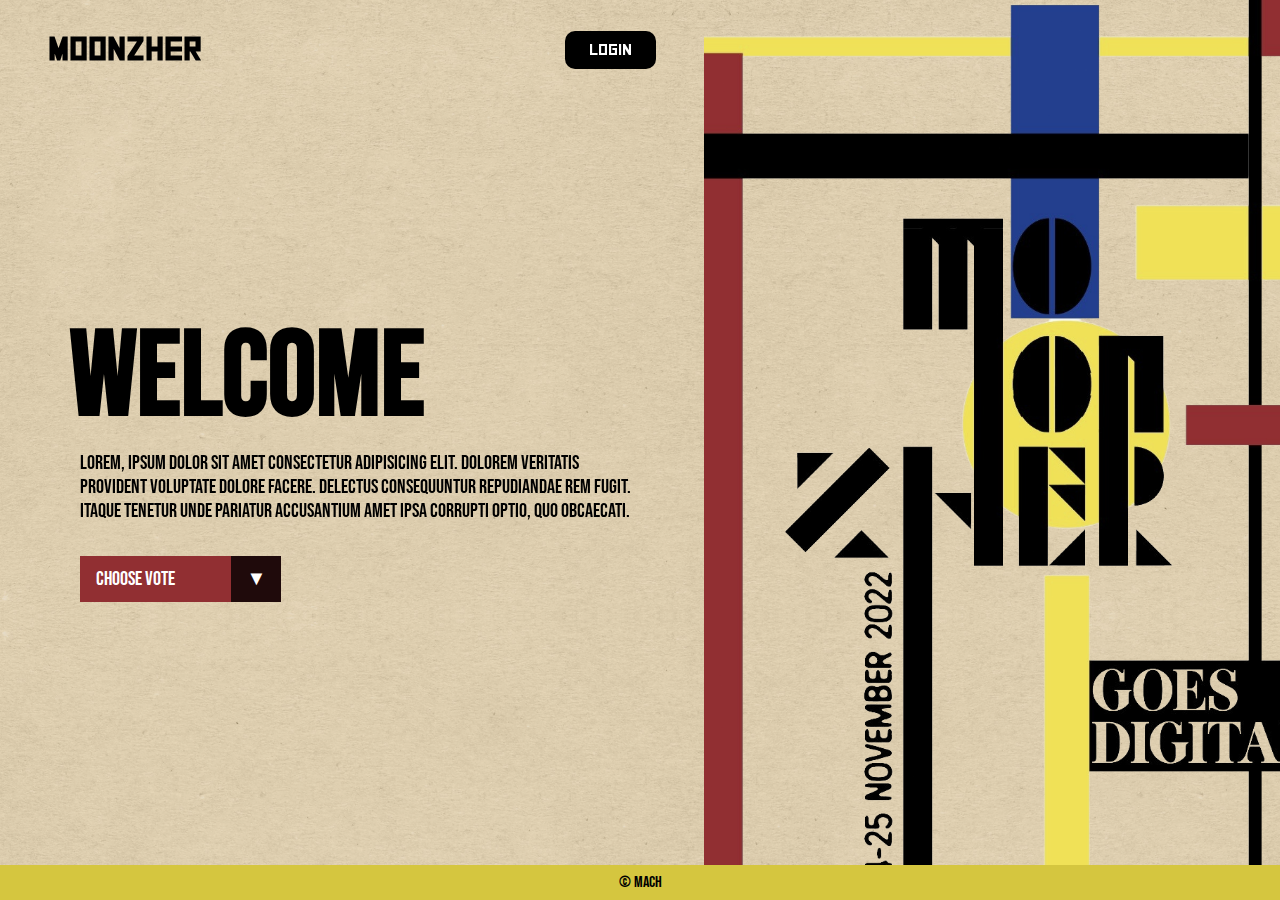
==== index.html @ 72b23bb1 "Final" ====
<!DOCTYPE html>
<html lang="en">
  <head>
    <meta charset="UTF-8" />
    <meta http-equiv="X-UA-Compatible" content="IE=edge" />
    <meta name="viewport" content="width=device-width, initial-scale=1.0" />
    <title>Document</title>
    <link rel="stylesheet" href="dibarco.css" />
  </head>
  <body>
    <div class="content">
      <div class="navbar">
        <div class="logo">
          moonzher
        </div>
        <div id="login-info" style="position: relative">
          <a href="/login.html" class="account">Login</a>
        </div>
      </div>
      <div class="headline">
        <h1>Welcome</h1>
        <p>
          Lorem, ipsum dolor sit amet consectetur adipisicing elit. Dolorem
          veritatis provident voluptate dolore facere. Delectus consequuntur
          repudiandae rem fugit. Itaque tenetur unde pariatur accusantium amet
          ipsa corrupti optio, quo obcaecati.
        </p>
        <div class="has-dropdown">
          <div class="big-button" id="action">
            <div class="left">Choose Vote</div>
            <div class="right">&#x25BC;</div>
          </div>
          <div class="dropdown" id="dd1">
            <div class="dropdown-item">Voting Osis</div>
            <div class="dropdown-item">Voting MPK</div>
          </div>
        </div>
      </div>
      <div class="decorate"></div>
    </div>
    <div class="art"></div>
    <div class="footer">&copy; MACH</div>
    <script>
      document.querySelector(".logo").addEventListener("click", (e) => {
        window.location = "/";
      })
      const height = document.querySelector('#dd1').offsetHeight;
      document
        .querySelector('#dd1')
        .style.setProperty('--height', `${height}px`);
      document.querySelector('#dd1').style.setProperty('max-height', 0);
      document.querySelector('#action').addEventListener('click', (e) => {
        if (e.currentTarget.contains(e.target))
          document.querySelector('#dd1').classList.toggle('active');
        e.currentTarget.classList.toggle('active');
      });

      const token = localStorage.getItem("token");
      const displayName = localStorage.getItem("displayName");
      if (token && displayName) {
        document.querySelector("#login-info").innerHTML = `
          <div class="account">${displayName}</div>
          <div id="logout" class="account logout">Logout</div>
        `;

        document.querySelector("#logout").addEventListener("click", () => {
          localStorage.removeItem("token");
          localStorage.removeItem("displayName");
          window.location.reload();
        });
      }
    </script>
  </body>
</html>
---- dibarco.css ----
@import url('https://fonts.googleapis.com/css2?family=Bebas+Neue&display=swap');
body {
  margin: 0;
  padding: 0;
  position: relative;
  overflow: hidden;
  background: #e5d5b4;
  background-size: cover;
  height: 100vh;
  display: grid;
  grid-template-columns: 1fr min(750px, 45vw);
  align-items: center;
}
body::after {
  content: '';
  display: block;
  position: fixed;
  inset: 0;
  width: 100%;
  background-image: url(bg.jpg);
  background-size: cover;
  background-repeat: no-repeat;
  filter: brightness(90%);
  opacity: 0.6;
  z-index: -2;
}
@font-face {
  font-family: bauhaus;
  src: url(Square.woff);
}

.navbar {
  height: 50px;
  display: flex;
  align-items: center;
  justify-content: space-between;
  padding-inline: 3rem;
  padding-block: 25px;
  position: absolute;
  inset: 0 0 auto 0;
  z-index: 10;
}
.account {
  padding: 0.7rem 1.5rem;
  background-color: black;
  color: white;
  font-family: bauhaus;
  border-radius: 10px;
  cursor: pointer;
  text-decoration: none;
}
.logo {
  font-family: bauhaus;
  font-weight: bold;
  font-size: 2rem;
  text-transform: uppercase;
  display: flex;
  gap: 1rem;
  align-items: center;
  cursor: pointer;
}

.art {
  width: 100%;
  height: 100%;
  background: url(WhatsApp_Image_2022-11-10_at_18.32.07-removebg.png);
  background-repeat: no-repeat;
  background-size: cover;
  filter: saturate(60%);
}
@media (max-width: 1919px) {
  .decorate{
    display: none;
  }
}
.content {
  position: relative;
  width: 100%;
  height: 100%;
  display: flex;
  align-items: center;
  justify-content: center;
}
.headline {
  width: 80%;
  font-size: 20px;
  display: flex;
  flex-direction: column;
  gap: 0.8rem;
}
.headline > h1 {
  font-family: 'Bebas Neue';
  font-size: 6em;
  line-height: 0;
}
.headline > p {
  font-family: 'Bebas Neue';
  margin-top: -20px;
  margin-left: 10px;
}
.footer {
  position: absolute;
  inset: auto 0 0 0;
  width: 100%;
  background-color: hsl(54, 64%, 54%);
  display: grid;
  place-items: center;
  font-family: 'Bebas Neue';
  padding-block: 0.5rem;
}
.button {
  font-size: 0.9rem;
  background-color: hsl(358, 51%, 38%);
  padding: 0.7rem 1.2rem;
  color: white;
  font-family: bauhaus;
}
.logout {
  position: absolute;
  inset: auto 0 auto 0;
  text-align: center;
  margin-top: 0;
  background-color: hsl(358, 51%, 38%);
  opacity: 0;
  transition: margin-top 500ms ease-in-out, opacity 200ms ease-in-out;
  
}
.account:hover + .logout,
.logout:hover {
  opacity: 1;
  margin-top: 10px;
}
.big-button {
  width: 30%;
  margin-left: 10px;
  background-color: #912f32;
  padding: 0.7rem 1rem;
  cursor: pointer;
  color: white;
  font-family: 'Bebas Neue';
  position: relative;
}
.dropdown {
  width: calc(30% + 32px);
  margin-left: 10px;
  background-color: hsl(358, 51%, 28%);
  position: absolute;
  overflow: hidden;
  transition: max-height 0.15s ease-in-out;
}
.dropdown.active {
  max-height: var(--height) !important;
}
.dropdown-item {
  color: rgb(224, 224, 224);
  font-family: 'Bebas Neue';
  padding: 1rem 1.7rem;
  cursor: pointer;
  transition: 400ms ease-in-out;
}
.dropdown-item:hover {
  background-color: rgba(0, 0, 0, 0.256);
  color: white;
}
.dropdown-item:not(:last-child) {
  border-bottom: 1px solid black;
}
.has-dropdown {
  width: 100%;
  height: 100%;
  position: relative;
}
.right {
  background-color: hsl(358, 51%, 8%);
  position: absolute;
  inset: 0 0 0 auto;
  width: 50px;
  display: grid;
  place-items: center;
  cursor: pointer;
}
.navs {
  font-family: 'Bebas Neue';
  display: flex;
  gap: 1rem;
  font-size: 1.5rem;
  background: #d4b636;
  padding: 0.3rem 1rem;
  position: relative;
  clip-path: circle(0% at 0% 50%);
  transition: 500ms ease-in-out;
}
.nav {
  cursor: pointer;
  position: relative;
}
.nav::after {
  content: '';
  display: block;
  position: absolute;
  inset: auto 0 0 0;
  background-color: black;
  height: 3px;
  width: 0;
  transition: 500ms ease-in-out;
}
.nav:hover::after {
  width: 100%;
}
.navs::after {
  content: '';
  display: block;
  position: absolute;
  width: 10px;
  aspect-ratio: 1/1;
  inset: 50% auto auto -5%;
  background: #d4b636;
  transform: translateY(-50%) rotate(45deg);
}
.button:hover + .navs,
.navs:hover {
  clip-path: circle(150% at 0% 50%);
}
.big-button.active > .right {
  transform: rotate(180deg);
}
.decorate{
    position: absolute;
    inset: auto 0 -1% 0;
    height: 180px;
    background-image: url(Tak\ berjudul150_20221117154130.png);
    background-size: contain;
    z-index: -1;
}
#dd1{
  box-sizing: border-box;
}
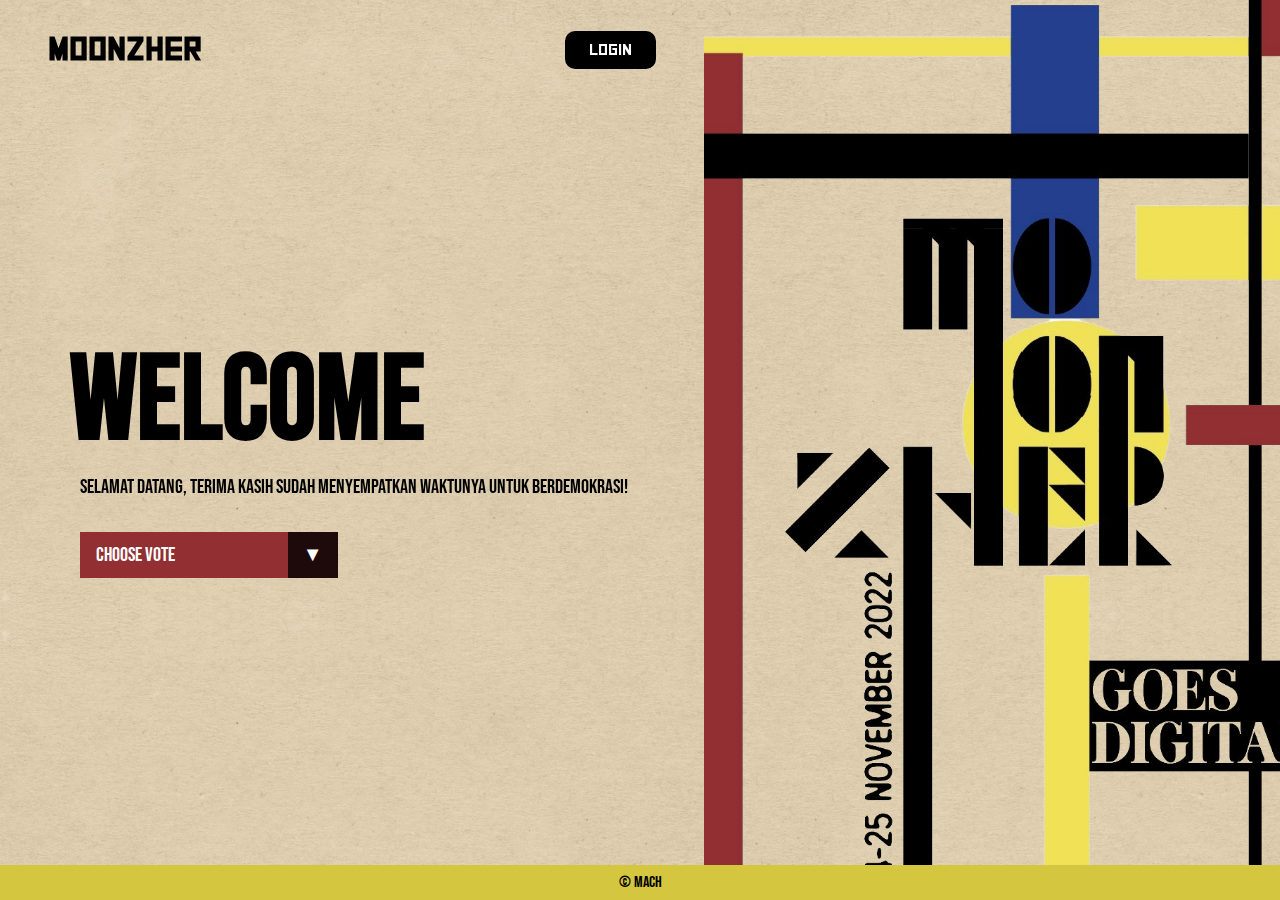
==== commit 9096ff01: "ay" ====
--- a/index.html
+++ b/index.html
@@ -20,10 +20,7 @@
       <div class="headline">
         <h1>Welcome</h1>
         <p>
-          Lorem, ipsum dolor sit amet consectetur adipisicing elit. Dolorem
-          veritatis provident voluptate dolore facere. Delectus consequuntur
-          repudiandae rem fugit. Itaque tenetur unde pariatur accusantium amet
-          ipsa corrupti optio, quo obcaecati.
+          Selamat datang, terima kasih sudah menyempatkan waktunya untuk berdemokrasi!
         </p>
         <div class="has-dropdown">
           <div class="big-button" id="action">
@@ -31,7 +28,6 @@
             <div class="right">&#x25BC;</div>
           </div>
           <div class="dropdown" id="dd1">
-            <div class="dropdown-item">Voting Osis</div>
             <div class="dropdown-item">Voting MPK</div>
           </div>
         </div>
--- a/dibarco.css
+++ b/dibarco.css
@@ -131,7 +131,7 @@
   margin-top: 10px;
 }
 .big-button {
-  width: 30%;
+  width: 40%;
   margin-left: 10px;
   background-color: #912f32;
   padding: 0.7rem 1rem;
@@ -141,12 +141,20 @@
   position: relative;
 }
 .dropdown {
-  width: calc(30% + 32px);
+  width: calc(40% + 32px);
   margin-left: 10px;
   background-color: hsl(358, 51%, 28%);
   position: absolute;
   overflow: hidden;
   transition: max-height 0.15s ease-in-out;
+}
+@media (min-width: 1600px) {
+  .big-button{
+    width: 30%;
+  }
+  .dropdown{
+    width: calc(30% + 32px);
+  }
 }
 .dropdown.active {
   max-height: var(--height) !important;
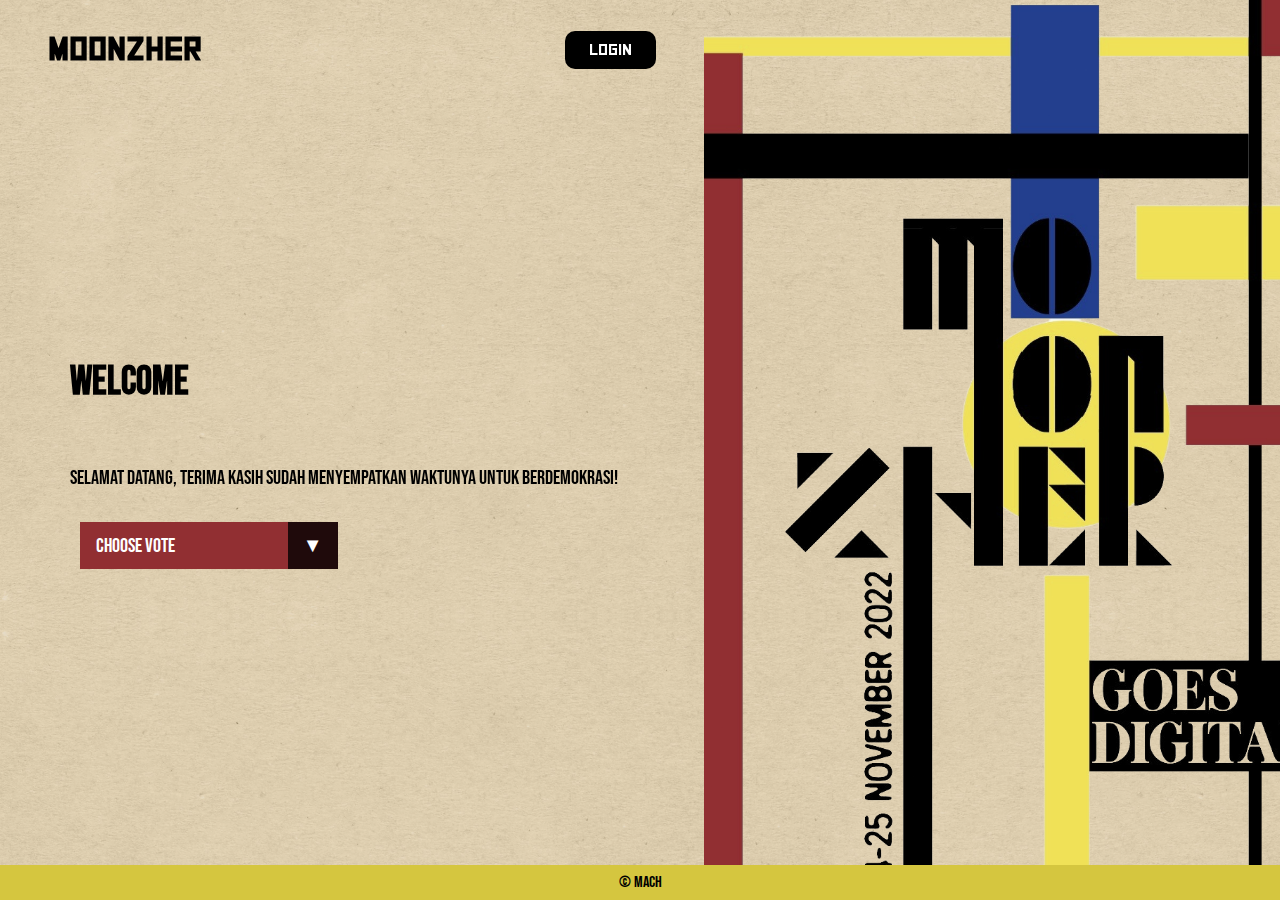
==== commit abbefb4d: "feat: update" ====
--- a/index.html
+++ b/index.html
@@ -28,7 +28,7 @@
             <div class="right">&#x25BC;</div>
           </div>
           <div class="dropdown" id="dd1">
-            <div class="dropdown-item">Voting MPK</div>
+            <a class="dropdown-link" href="/vote.html"><div class="dropdown-item">Voting MPK</div></a>
           </div>
         </div>
       </div>
--- a/dibarco.css
+++ b/dibarco.css
@@ -87,16 +87,7 @@
   display: flex;
   flex-direction: column;
   gap: 0.8rem;
-}
-.headline > h1 {
-  font-family: 'Bebas Neue';
-  font-size: 6em;
-  line-height: 0;
-}
-.headline > p {
-  font-family: 'Bebas Neue';
-  margin-top: -20px;
-  margin-left: 10px;
+  font-family: 'Bebas Neue';
 }
 .footer {
   position: absolute;
@@ -242,4 +233,7 @@
 }
 #dd1{
   box-sizing: border-box;
+}
+.dropdown-link {
+  display: contents;
 }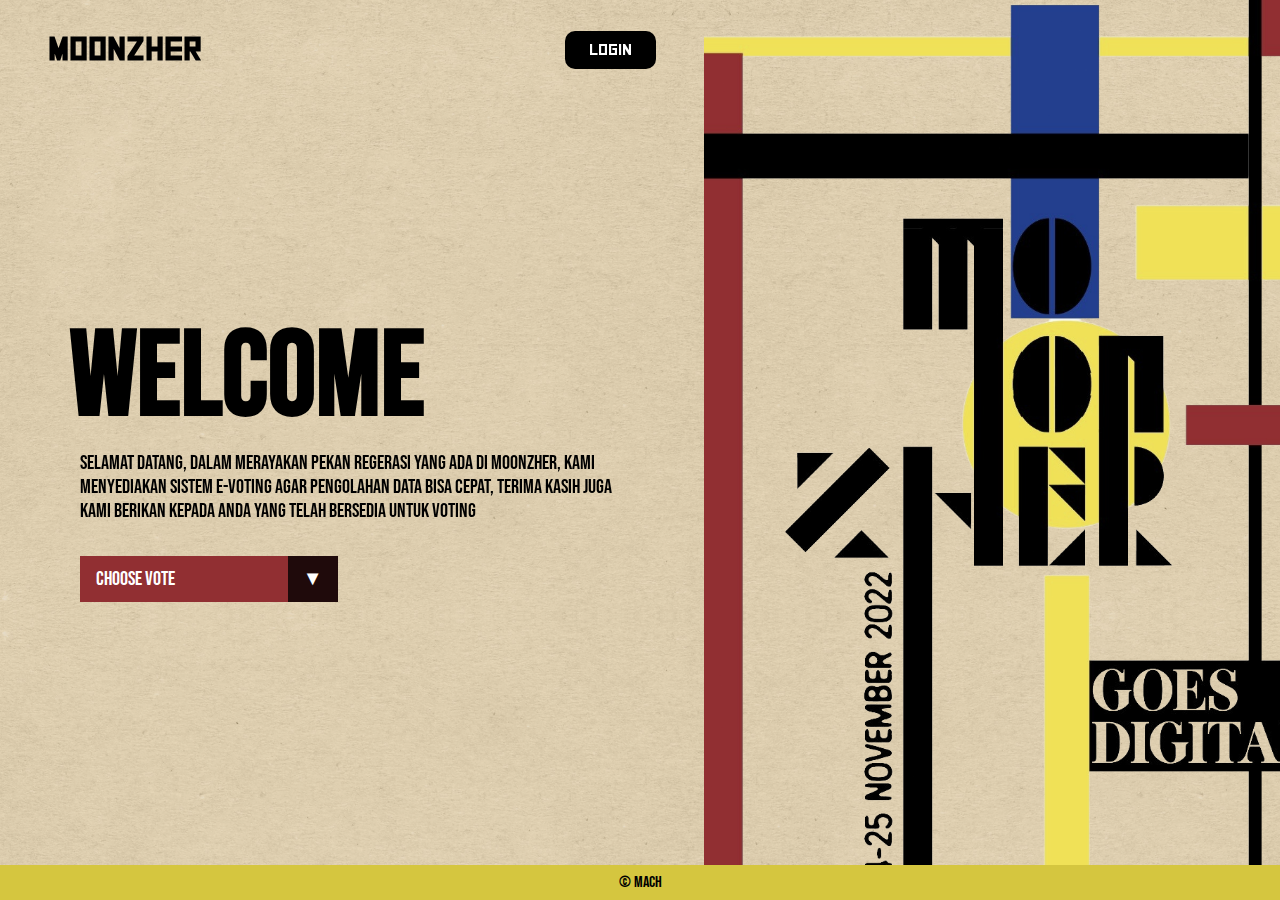
==== commit 949a4c47: "feat: update code" ====
--- a/index.html
+++ b/index.html
@@ -20,7 +20,7 @@
       <div class="headline">
         <h1>Welcome</h1>
         <p>
-          Selamat datang, terima kasih sudah menyempatkan waktunya untuk berdemokrasi!
+          Selamat datang, Dalam merayakan pekan regerasi yang ada di moonzher, kami menyediakan sistem e-voting agar pengolahan data bisa cepat, Terima kasih juga kami berikan kepada Anda yang telah bersedia untuk voting 
         </p>
         <div class="has-dropdown">
           <div class="big-button" id="action">
@@ -28,7 +28,8 @@
             <div class="right">&#x25BC;</div>
           </div>
           <div class="dropdown" id="dd1">
-            <a class="dropdown-link" href="/vote.html"><div class="dropdown-item">Voting MPK</div></a>
+            <a class="dropdown-link" href="/vote.html?mpk=1"><div class="dropdown-item">Voting MPK</div></a>
+            <a class="dropdown-link" href="/vote.html"><div class="dropdown-item">Voting OSIS</div></a>
           </div>
         </div>
       </div>
--- a/dibarco.css
+++ b/dibarco.css
@@ -88,6 +88,16 @@
   flex-direction: column;
   gap: 0.8rem;
   font-family: 'Bebas Neue';
+}
+.headline > h1 {
+  font-family: 'Bebas Neue';
+  font-size: 6em;
+  line-height: 0;
+}
+.headline > p {
+  font-family: 'Bebas Neue';
+  margin-top: -20px;
+  margin-left: 10px;
 }
 .footer {
   position: absolute;
